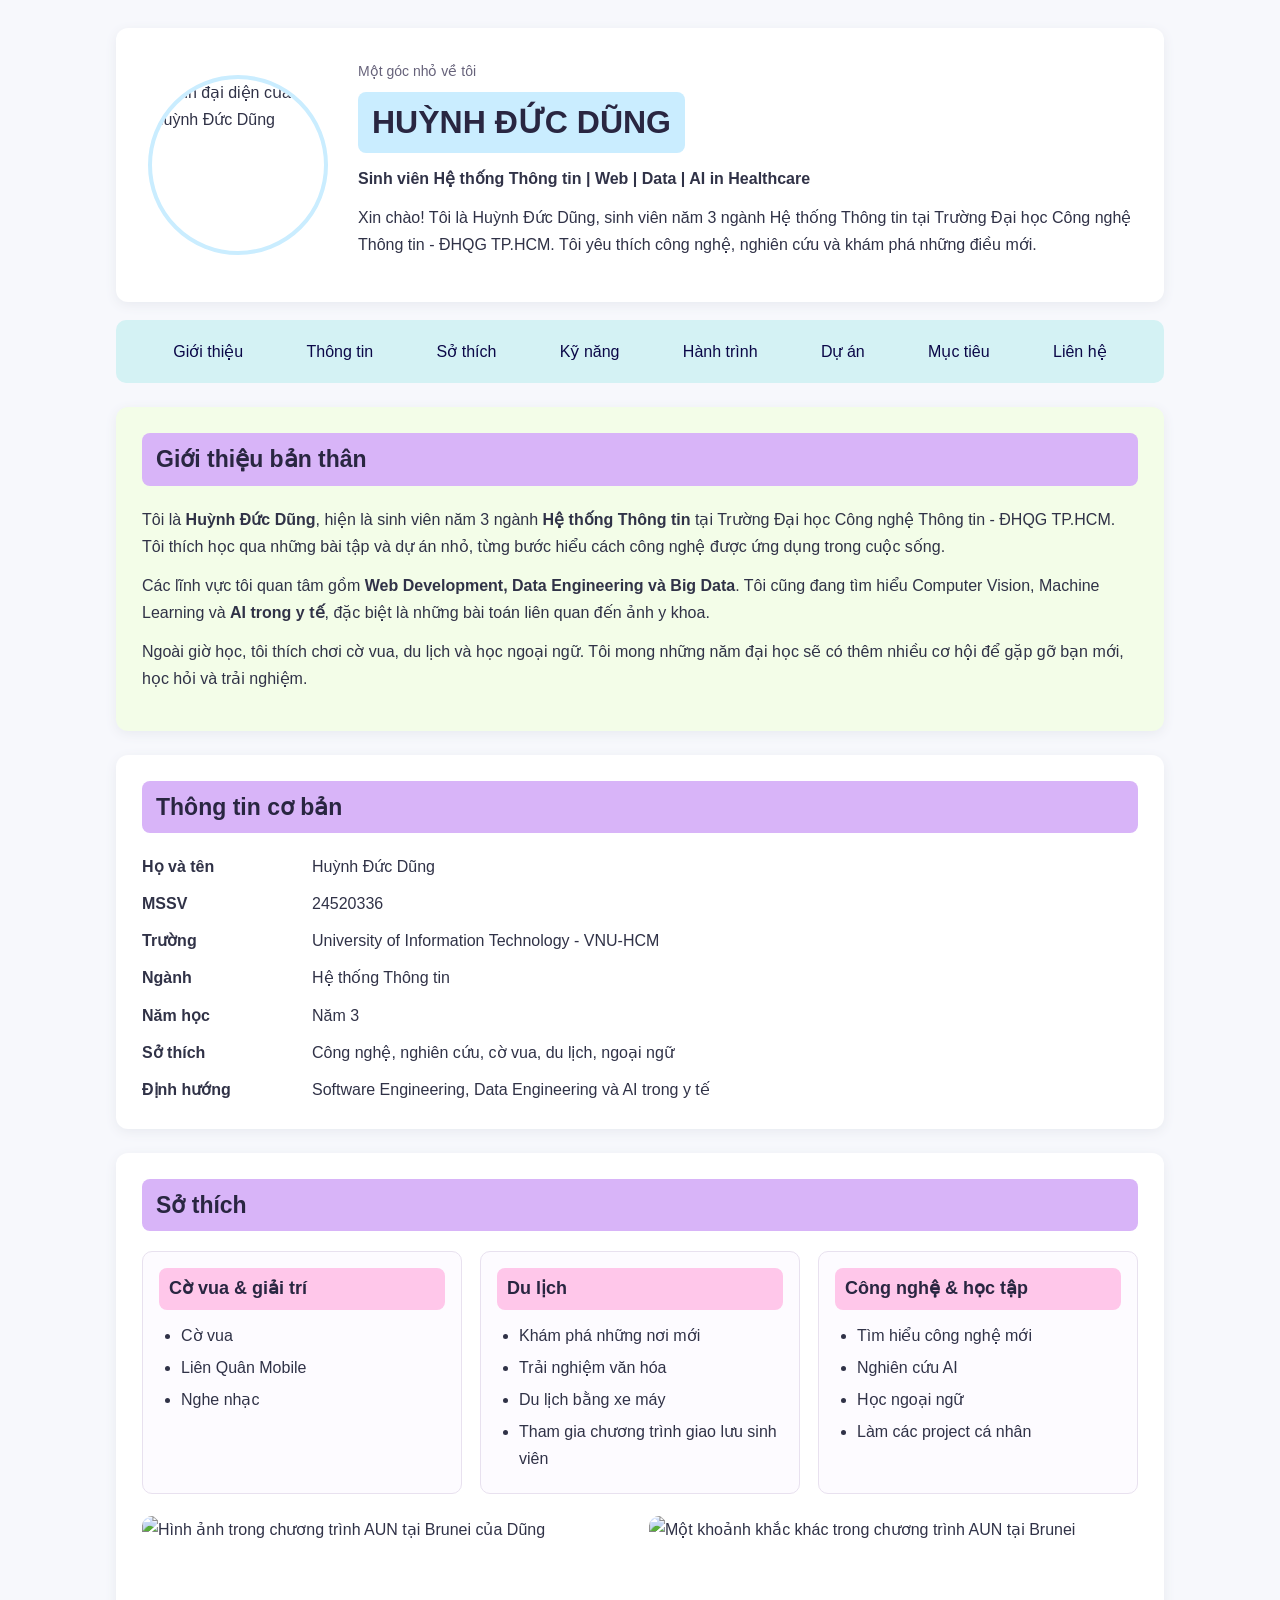
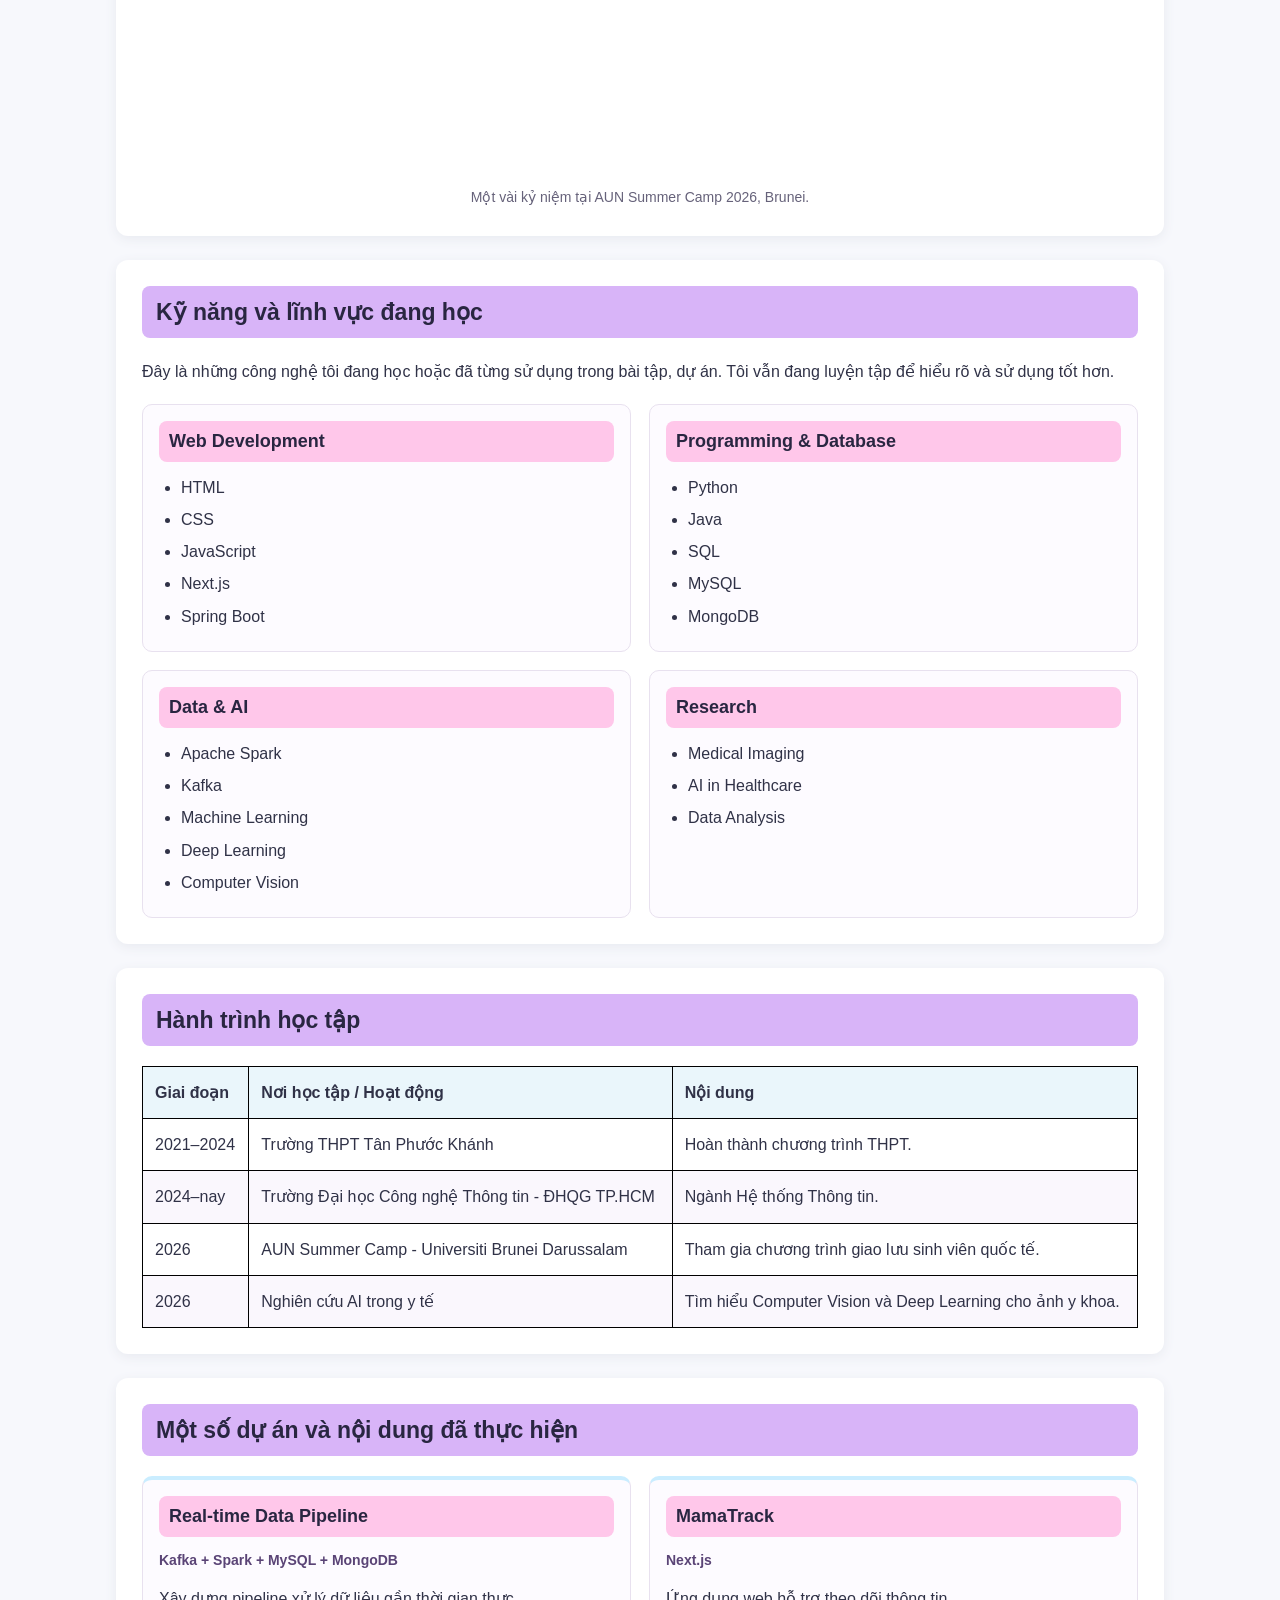
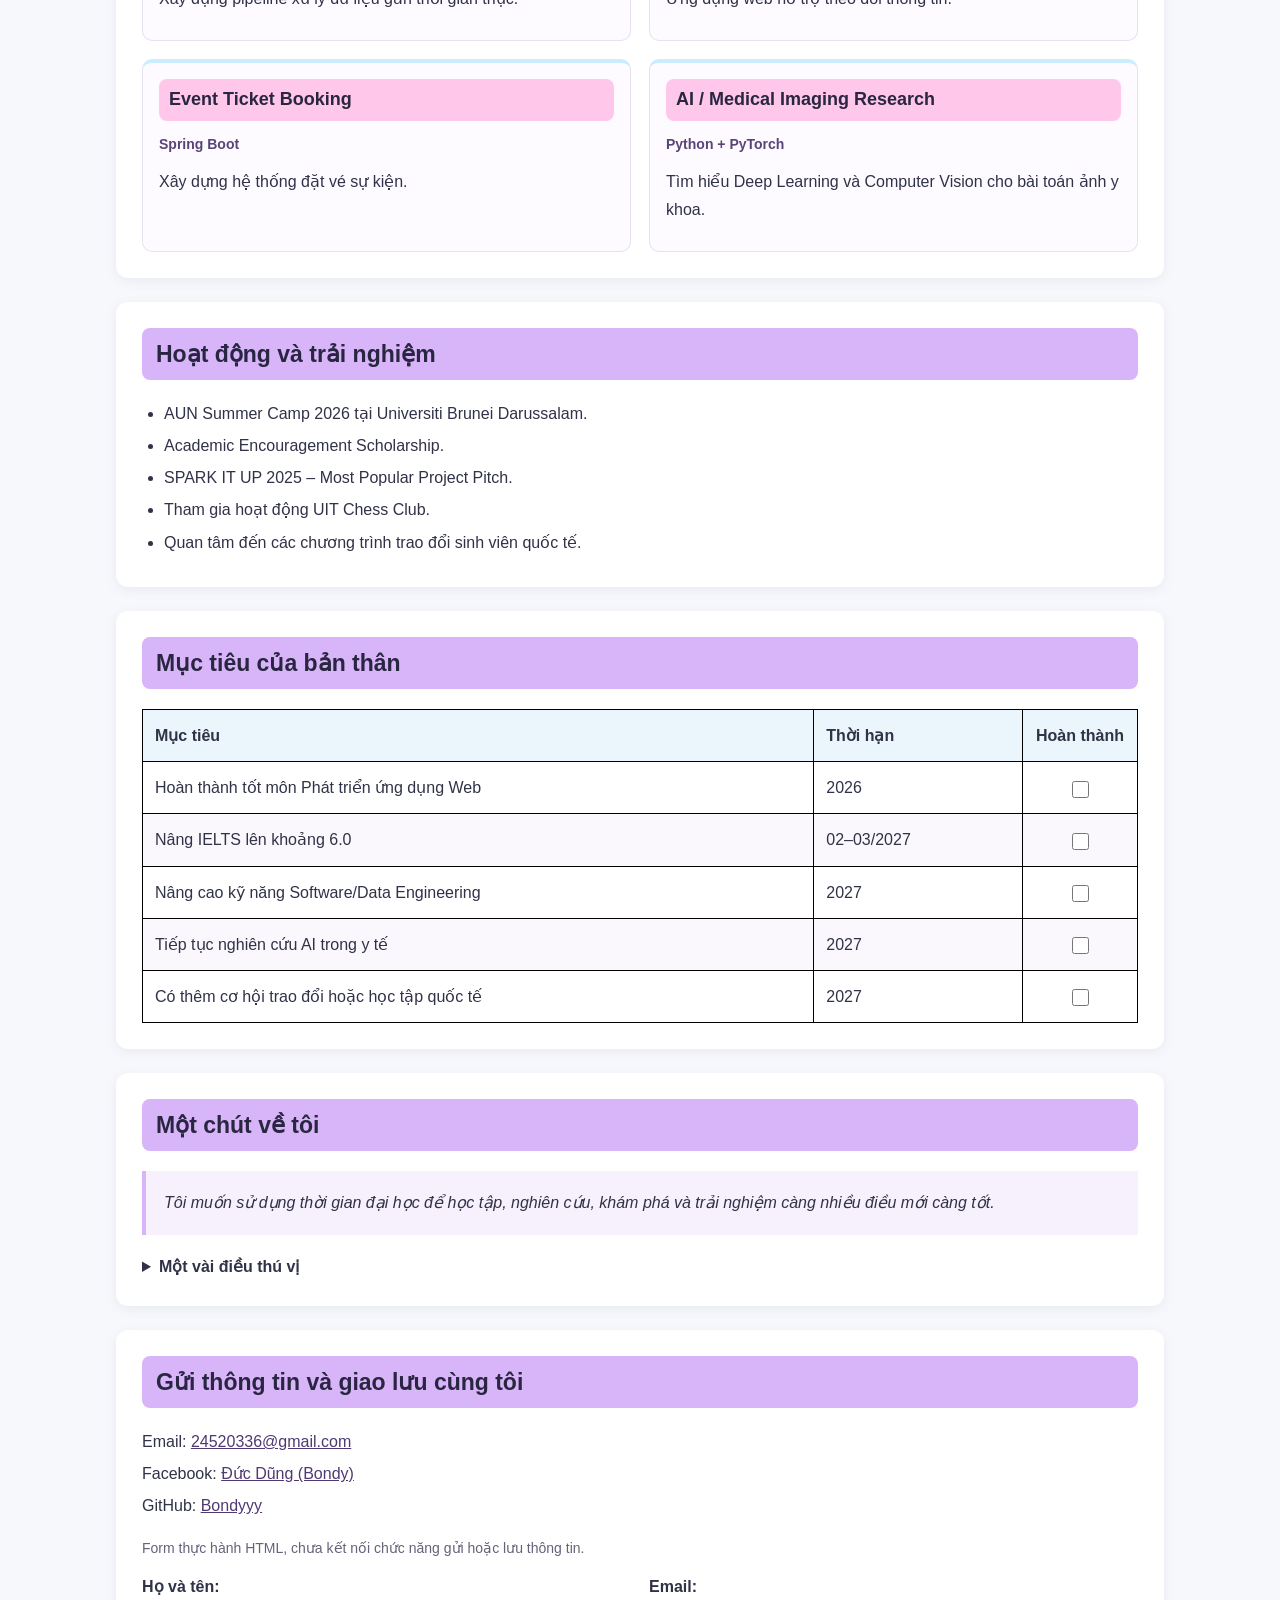
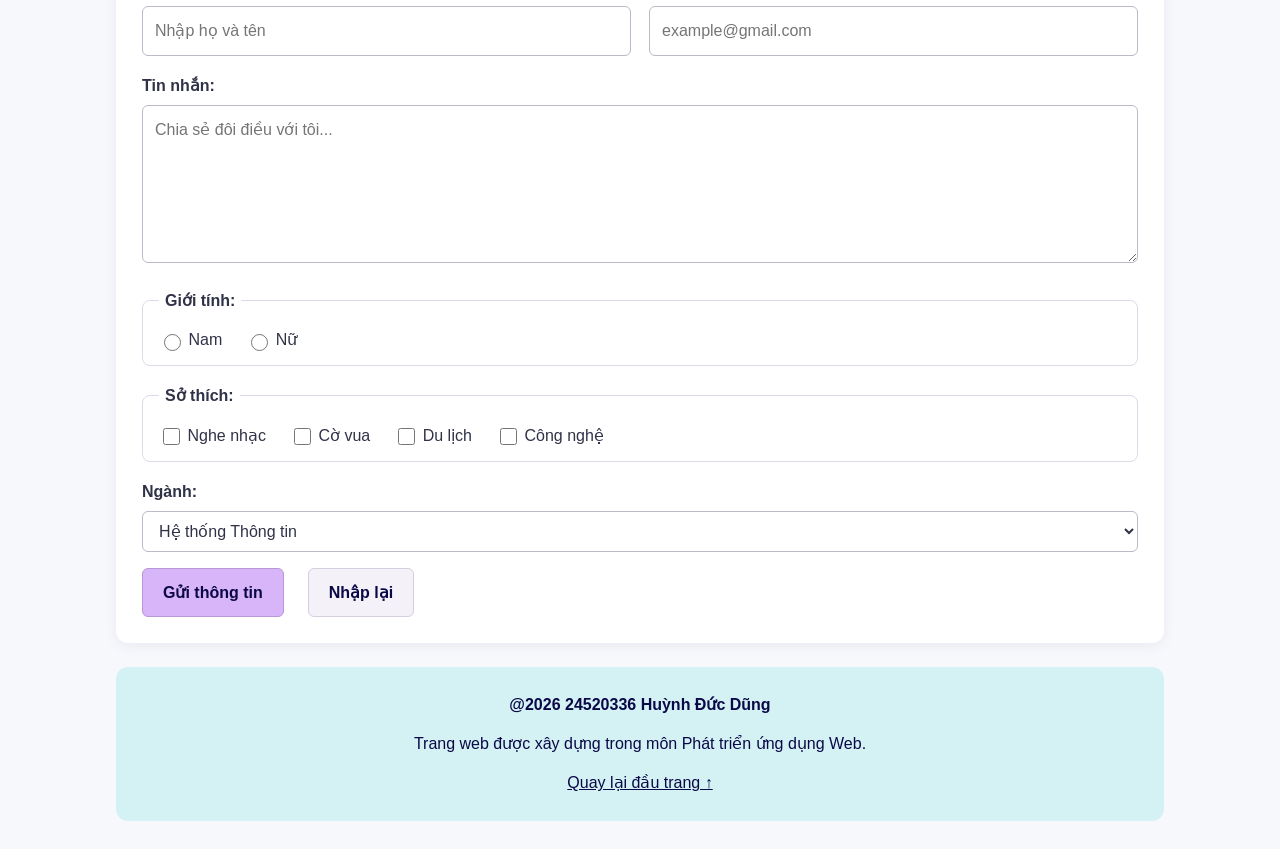
==== index.html @ 511688b2 "first commit" ====
<!DOCTYPE html>
<html lang="vi">
<head>
    <meta charset="UTF-8">
    <meta name="viewport" content="width=device-width, initial-scale=1.0">
    <meta name="description" content="Trang giới thiệu bản thân của Huỳnh Đức Dũng, sinh viên Hệ thống Thông tin tại UIT.">
    <title>Giới thiệu bản thân - Huỳnh Đức Dũng</title>
    <link rel="stylesheet" type="text/css" href="styles.css">
</head>
<body id="top">
    <div class="container">
        <header class="profile">
            <img class="profile-image" src="https://scontent-sin11-1.xx.fbcdn.net/v/t39.30808-6/494051448_2349419368762641_3461275407108934972_n.jpg?stp=dst-jpg_tt6&cstp=mx2048x2048&ctp=s2048x2048&_nc_cat=104&ccb=1-7&_nc_sid=a5f93a&_nc_eui2=AeGndR4wdaiaph6F-7nBdvwvn8fC1VnYUgqfx8LVWdhSCpFNkvd0BQZSgTVsL2-nJuQyNqcz0OFQ-hQCIjXYLzF1&_nc_ohc=uHslE9DconIQ7kNvwGN7cxH&_nc_oc=AdoW2a1fcuu7o3opOnERSFEAMn1DEKBPqmqAZ4HCOAaKDH7vRVHm617PJWMVIlsYSpQ&_nc_zt=23&_nc_ht=scontent-sin11-1.xx&_nc_gid=X2HEAabuiX-SYhZNeP3fjQ&_nc_ss=7b2a8&oh=00_AQIBe9NDWcEG89LWr5CqGbkm6mdN6dfAcUZn3nOtLa-DAA&oe=6AAD857C" alt="Ảnh đại diện của Huỳnh Đức Dũng" width="180" height="180">
            <div>
                <p class="eyebrow">Một góc nhỏ về tôi</p>
                <h1>HUỲNH ĐỨC DŨNG</h1>
                <p class="subtitle">Sinh viên Hệ thống Thông tin | Web | Data | AI in Healthcare</p>
                <p>Xin chào! Tôi là Huỳnh Đức Dũng, sinh viên năm 3 ngành Hệ thống Thông tin tại Trường Đại học Công nghệ Thông tin - ĐHQG TP.HCM. Tôi yêu thích công nghệ, nghiên cứu và khám phá những điều mới.</p>
            </div>
        </header>

        <nav aria-label="Điều hướng chính">
            <ul>
                <li><a href="#gioi-thieu">Giới thiệu</a></li>
                <li><a href="#thong-tin">Thông tin</a></li>
                <li><a href="#so-thich">Sở thích</a></li>
                <li><a href="#ky-nang">Kỹ năng</a></li>
                <li><a href="#hoc-tap">Hành trình</a></li>
                <li><a href="#du-an">Dự án</a></li>
                <li><a href="#muc-tieu">Mục tiêu</a></li>
                <li><a href="#lien-he">Liên hệ</a></li>
            </ul>
        </nav>

        <main>
            <section id="gioi-thieu">
                <h2>Giới thiệu bản thân</h2>
                <p>Tôi là <strong>Huỳnh Đức Dũng</strong>, hiện là sinh viên năm 3 ngành <strong>Hệ thống Thông tin</strong> tại Trường Đại học Công nghệ Thông tin - ĐHQG TP.HCM. Tôi thích học qua những bài tập và dự án nhỏ, từng bước hiểu cách công nghệ được ứng dụng trong cuộc sống.</p>
                <p>Các lĩnh vực tôi quan tâm gồm <strong>Web Development, Data Engineering và Big Data</strong>. Tôi cũng đang tìm hiểu Computer Vision, Machine Learning và <strong>AI trong y tế</strong>, đặc biệt là những bài toán liên quan đến ảnh y khoa.</p>
                <p>Ngoài giờ học, tôi thích chơi cờ vua, du lịch và học ngoại ngữ. Tôi mong những năm đại học sẽ có thêm nhiều cơ hội để gặp gỡ bạn mới, học hỏi và trải nghiệm.</p>
            </section>

            <section id="thong-tin" class="info-card">
                <h2>Thông tin cơ bản</h2>
                <dl>
                    <dt>Họ và tên</dt>
                    <dd>Huỳnh Đức Dũng</dd>
                    <dt>MSSV</dt>
                    <dd>24520336</dd>
                    <dt>Trường</dt>
                    <dd>University of Information Technology - VNU-HCM</dd>
                    <dt>Ngành</dt>
                    <dd>Hệ thống Thông tin</dd>
                    <dt>Năm học</dt>
                    <dd>Năm 3</dd>
                    <dt>Sở thích</dt>
                    <dd>Công nghệ, nghiên cứu, cờ vua, du lịch, ngoại ngữ</dd>
                    <dt>Định hướng</dt>
                    <dd>Software Engineering, Data Engineering và AI trong y tế</dd>
                </dl>
            </section>

            <section id="so-thich">
                <h2>Sở thích</h2>
                <div class="hobby-grid">
                    <article class="card">
                        <h3>Cờ vua &amp; giải trí</h3>
                        <ul>
                            <li>Cờ vua</li>
                            <li>Liên Quân Mobile</li>
                            <li>Nghe nhạc</li>
                        </ul>
                    </article>
                    <article class="card">
                        <h3>Du lịch</h3>
                        <ul>
                            <li>Khám phá những nơi mới</li>
                            <li>Trải nghiệm văn hóa</li>
                            <li>Du lịch bằng xe máy</li>
                            <li>Tham gia chương trình giao lưu sinh viên</li>
                        </ul>
                    </article>
                    <article class="card">
                        <h3>Công nghệ &amp; học tập</h3>
                        <ul>
                            <li>Tìm hiểu công nghệ mới</li>
                            <li>Nghiên cứu AI</li>
                            <li>Học ngoại ngữ</li>
                            <li>Làm các project cá nhân</li>
                        </ul>
                    </article>
                </div>
                <figure class="travel-gallery">
                    <div class="card-grid">
                        <img src="https://www.uit.edu.vn/media/IMG_0973_d769214808.jpg" alt="Hình ảnh trong chương trình AUN tại Brunei của Dũng" width="480" height="260" loading="lazy">
                        <img src="https://www.uit.edu.vn/media/IMG_0677_51996efbe2.jpg" alt="Một khoảnh khắc khác trong chương trình AUN tại Brunei" width="480" height="260" loading="lazy">
                    </div>
                    <figcaption>Một vài kỷ niệm tại AUN Summer Camp 2026, Brunei.</figcaption>
                </figure>
            </section>

            <section id="ky-nang">
                <h2>Kỹ năng và lĩnh vực đang học</h2>
                <p>Đây là những công nghệ tôi đang học hoặc đã từng sử dụng trong bài tập, dự án. Tôi vẫn đang luyện tập để hiểu rõ và sử dụng tốt hơn.</p>
                <div class="card-grid skill-grid">
                    <article class="card">
                        <h3>Web Development</h3>
                        <ul>
                            <li>HTML</li>
                            <li>CSS</li>
                            <li>JavaScript</li>
                            <li>Next.js</li>
                            <li>Spring Boot</li>
                        </ul>
                    </article>
                    <article class="card">
                        <h3>Programming &amp; Database</h3>
                        <ul>
                            <li>Python</li>
                            <li>Java</li>
                            <li>SQL</li>
                            <li>MySQL</li>
                            <li>MongoDB</li>
                        </ul>
                    </article>
                    <article class="card">
                        <h3>Data &amp; AI</h3>
                        <ul>
                            <li>Apache Spark</li>
                            <li>Kafka</li>
                            <li>Machine Learning</li>
                            <li>Deep Learning</li>
                            <li>Computer Vision</li>
                        </ul>
                    </article>
                    <article class="card">
                        <h3>Research</h3>
                        <ul>
                            <li>Medical Imaging</li>
                            <li>AI in Healthcare</li>
                            <li>Data Analysis</li>
                        </ul>
                    </article>
                </div>
            </section>

            <section id="hoc-tap">
                <h2>Hành trình học tập</h2>
                <div class="table-scroll" role="region" aria-label="Bảng hành trình học tập" tabindex="0">
                    <table>
                        <thead>
                            <tr>
                                <th scope="col">Giai đoạn</th>
                                <th scope="col">Nơi học tập / Hoạt động</th>
                                <th scope="col">Nội dung</th>
                            </tr>
                        </thead>
                        <tbody>
                            <tr>
                                <td>2021–2024</td>
                                <td>Trường THPT Tân Phước Khánh</td>
                                <td>Hoàn thành chương trình THPT.</td>
                            </tr>
                            <tr>
                                <td>2024–nay</td>
                                <td>Trường Đại học Công nghệ Thông tin - ĐHQG TP.HCM</td>
                                <td>Ngành Hệ thống Thông tin.</td>
                            </tr>
                            <tr>
                                <td>2026</td>
                                <td>AUN Summer Camp - Universiti Brunei Darussalam</td>
                                <td>Tham gia chương trình giao lưu sinh viên quốc tế.</td>
                            </tr>
                            <tr>
                                <td>2026</td>
                                <td>Nghiên cứu AI trong y tế</td>
                                <td>Tìm hiểu Computer Vision và Deep Learning cho ảnh y khoa.</td>
                            </tr>
                        </tbody>
                    </table>
                </div>
            </section>

            <section id="du-an">
                <h2>Một số dự án và nội dung đã thực hiện</h2>
                <div class="card-grid">
                    <article class="card project-card">
                        <h3>Real-time Data Pipeline</h3>
                        <p class="project-tech">Kafka + Spark + MySQL + MongoDB</p>
                        <p>Xây dựng pipeline xử lý dữ liệu gần thời gian thực.</p>
                    </article>
                    <article class="card project-card">
                        <h3>MamaTrack</h3>
                        <p class="project-tech">Next.js</p>
                        <p>Ứng dụng web hỗ trợ theo dõi thông tin.</p>
                    </article>
                    <article class="card project-card">
                        <h3>Event Ticket Booking</h3>
                        <p class="project-tech">Spring Boot</p>
                        <p>Xây dựng hệ thống đặt vé sự kiện.</p>
                    </article>
                    <article class="card project-card">
                        <h3>AI / Medical Imaging Research</h3>
                        <p class="project-tech">Python + PyTorch</p>
                        <p>Tìm hiểu Deep Learning và Computer Vision cho bài toán ảnh y khoa.</p>
                    </article>
                </div>
            </section>

            <section id="hoat-dong">
                <h2>Hoạt động và trải nghiệm</h2>
                <ul>
                    <li>AUN Summer Camp 2026 tại Universiti Brunei Darussalam.</li>
                    <li>Academic Encouragement Scholarship.</li>
                    <li>SPARK IT UP 2025 – Most Popular Project Pitch.</li>
                    <li>Tham gia hoạt động UIT Chess Club.</li>
                    <li>Quan tâm đến các chương trình trao đổi sinh viên quốc tế.</li>
                </ul>
            </section>

            <section id="muc-tieu">
                <h2>Mục tiêu của bản thân</h2>
                <div class="table-scroll" role="region" aria-label="Bảng mục tiêu của bản thân" tabindex="0">
                    <table class="goal-table">
                        <thead>
                            <tr>
                                <th scope="col">Mục tiêu</th>
                                <th scope="col">Thời hạn</th>
                                <th scope="col">Hoàn thành</th>
                            </tr>
                        </thead>
                        <tbody>
                            <tr>
                                <td><label for="goal-web">Hoàn thành tốt môn Phát triển ứng dụng Web</label></td>
                                <td>2026</td>
                                <td><input type="checkbox" id="goal-web" name="goal-web"></td>
                            </tr>
                            <tr>
                                <td><label for="goal-ielts">Nâng IELTS lên khoảng 6.0</label></td>
                                <td>02–03/2027</td>
                                <td><input type="checkbox" id="goal-ielts" name="goal-ielts"></td>
                            </tr>
                            <tr>
                                <td><label for="goal-engineering">Nâng cao kỹ năng Software/Data Engineering</label></td>
                                <td>2027</td>
                                <td><input type="checkbox" id="goal-engineering" name="goal-engineering"></td>
                            </tr>
                            <tr>
                                <td><label for="goal-ai">Tiếp tục nghiên cứu AI trong y tế</label></td>
                                <td>2027</td>
                                <td><input type="checkbox" id="goal-ai" name="goal-ai"></td>
                            </tr>
                            <tr>
                                <td><label for="goal-exchange">Có thêm cơ hội trao đổi hoặc học tập quốc tế</label></td>
                                <td>2027</td>
                                <td><input type="checkbox" id="goal-exchange" name="goal-exchange"></td>
                            </tr>
                        </tbody>
                    </table>
                </div>
            </section>

            <aside>
                <h2>Một chút về tôi</h2>
                <blockquote>Tôi muốn sử dụng thời gian đại học để học tập, nghiên cứu, khám phá và trải nghiệm càng nhiều điều mới càng tốt.</blockquote>
                <details>
                    <summary>Một vài điều thú vị</summary>
                    <ul>
                        <li>Tôi thích đi du lịch bằng xe máy.</li>
                        <li>Tôi thích tìm hiểu công nghệ mới.</li>
                        <li>Tôi đang học thêm ngoại ngữ.</li>
                        <li>Tôi quan tâm đến nghiên cứu ứng dụng Deep Learning trong lĩnh vực y tế.</li>
                    </ul>
                </details>
            </aside>

            <section id="lien-he">
                <h2>Gửi thông tin và giao lưu cùng tôi</h2>
                <address>
                    <ul class="contact-links">
                        <li>Email: <a href="mailto:24520336@gmail.com">24520336@gmail.com</a></li>
                        <li>Facebook: <a href="https://www.facebook.com/ucdung.20086" target="_blank" rel="noopener noreferrer">Đức Dũng (Bondy)</a></li>
                        <li>GitHub: <a href="https://github.com/Bondyyy" target="_blank" rel="noopener noreferrer">Bondyyy</a></li>
                    </ul>
                </address>
                <p class="form-note">Form thực hành HTML, chưa kết nối chức năng gửi hoặc lưu thông tin.</p>
                <form class="contact-form" action="#lien-he" method="get">
                    <div class="card-grid">
                        <div class="form-group">
                            <label for="name">Họ và tên:</label>
                            <input type="text" id="name" name="name" placeholder="Nhập họ và tên" autocomplete="name" required>
                        </div>
                        <div class="form-group">
                            <label for="email">Email:</label>
                            <input type="email" id="email" name="email" placeholder="example@gmail.com" autocomplete="email" required>
                        </div>
                    </div>
                    <div class="form-group">
                        <label for="message">Tin nhắn:</label>
                        <textarea id="message" name="message" rows="5" placeholder="Chia sẻ đôi điều với tôi..."></textarea>
                    </div>
                    <fieldset>
                        <legend>Giới tính:</legend>
                        <div class="form-options">
                            <label for="male"><input type="radio" id="male" name="gender" value="nam"> Nam</label>
                            <label for="female"><input type="radio" id="female" name="gender" value="nu"> Nữ</label>
                        </div>
                    </fieldset>
                    <fieldset>
                        <legend>Sở thích:</legend>
                        <div class="form-options">
                            <label for="music"><input type="checkbox" id="music" name="hobbies" value="nghe-nhac"> Nghe nhạc</label>
                            <label for="chess"><input type="checkbox" id="chess" name="hobbies" value="co-vua"> Cờ vua</label>
                            <label for="travel"><input type="checkbox" id="travel" name="hobbies" value="du-lich"> Du lịch</label>
                            <label for="technology"><input type="checkbox" id="technology" name="hobbies" value="cong-nghe"> Công nghệ</label>
                        </div>
                    </fieldset>
                    <div class="form-group">
                        <label for="major">Ngành:</label>
                        <select id="major" name="major">
                            <option value="he-thong-thong-tin">Hệ thống Thông tin</option>
                            <option value="khoa-hoc-may-tinh">Khoa học Máy tính</option>
                            <option value="ky-thuat-phan-mem">Kỹ thuật Phần mềm</option>
                            <option value="mang-may-tinh">Mạng máy tính</option>
                            <option value="khac">Khác</option>
                        </select>
                    </div>
                    <div class="form-actions">
                        <button type="submit">Gửi thông tin</button>
                        <button type="reset">Nhập lại</button>
                    </div>
                </form>
            </section>
        </main>

        <footer>
            <p><strong>@2026 24520336 Huỳnh Đức Dũng</strong></p>
            <p>Trang web được xây dựng trong môn Phát triển ứng dụng Web.</p>
            <a href="#top">Quay lại đầu trang ↑</a>
        </footer>
    </div>
</body>
</html>
---- styles.css ----
/* Reset: tính cả padding và border vào kích thước phần tử. */
* {
    box-sizing: border-box;
}

body, h1, h2, h3, p, ul, dl, dd, figure, blockquote {
    margin: 0;
}

/* General */
body {
    background-color: #f7f8fc;
    color: #303247;
    font-family: Arial, sans-serif;
    font-size: 16px;
    line-height: 1.7;
}

.container {
    max-width: 1080px;
    margin: 0 auto;
    padding: 28px 16px;
}

p {
    margin-bottom: 12px;
}

ul {
    padding-left: 22px;
}

li {
    margin-bottom: 5px;
}

a {
    color: #4e3973;
    overflow-wrap: anywhere;
}

a:hover {
    color: #0b0848;
}

img {
    max-width: 100%;
    display: block;
}

h1, h2, h3 {
    color: #292641;
    line-height: 1.4;
    border-radius: 8px;
}

h1 {
    display: inline-block;
    background-color: #CAEDFF;
    padding: 8px 14px;
    font-size: 32px;
}

h2 {
    background-color: #D8B4F8;
    padding: 10px 14px;
    margin-bottom: 20px;
    font-size: 23px;
}

h3 {
    background-color: #FFC7EA;
    padding: 8px 10px;
    margin-bottom: 12px;
    font-size: 18px;
}

/* Header */
header {
    background-color: #ffffff;
    border-radius: 12px;
    padding: 32px;
    margin-bottom: 18px;
    box-shadow: 0 3px 12px #e8eaf0;
}

.eyebrow {
    color: #66627a;
    font-size: 14px;
    margin-bottom: 8px;
}

.subtitle {
    font-weight: bold;
    margin-top: 12px;
}

/* Navigation: flex-wrap cho phép menu xuống dòng khi thiếu chỗ. */
nav {
    background-color: #d4f2f4;
    color: #0b0848;
    padding: 10px;
    margin-bottom: 24px;
    border-radius: 10px;
}

nav ul {
    display: flex;
    flex-wrap: wrap;
    justify-content: space-evenly;
    gap: 4px;
    padding: 0;
    list-style: none;
}

nav li {
    margin: 0;
}

nav a {
    display: block;
    padding: 8px 12px;
    border-radius: 6px;
    color: #0b0848;
    text-decoration: none;
}

nav a:hover {
    background-color: #eafafb;
}

/* Sections */
section, aside {
    background-color: #ffffff;
    border-radius: 12px;
    padding: 26px;
    margin-bottom: 24px;
    box-shadow: 0 3px 12px #e8eaf0;
}

#gioi-thieu {
    background-color: #F3FDE8;
}

.card-grid {
    display: grid;
    grid-template-columns: 1fr 1fr;
    gap: 18px;
}

.hobby-grid {
    display: grid;
    grid-template-columns: 1fr 1fr 1fr;
    gap: 18px;
}

.card {
    background-color: #fdfbff;
    border: 1px solid #e8e1ef;
    border-radius: 10px;
    padding: 16px;
}

.travel-gallery {
    margin-top: 22px;
}

.travel-gallery img {
    width: 100%;
    height: 260px;
    object-fit: cover;
    border-radius: 10px;
}

figcaption {
    margin-top: 10px;
    color: #66627a;
    font-size: 14px;
    text-align: center;
}

blockquote {
    background-color: #f7f0fd;
    border-left: 4px solid #D8B4F8;
    padding: 18px;
    margin-bottom: 18px;
    font-style: italic;
}

summary {
    font-weight: bold;
    cursor: pointer;
}

details ul {
    margin-top: 12px;
}

/* Profile */
.profile {
    display: flex;
    align-items: center;
    gap: 30px;
}

.profile-image {
    width: 180px;
    height: 180px;
    flex-shrink: 0;
    object-fit: cover;
    border: 4px solid #CAEDFF;
    border-radius: 50%;
}

.info-card dl {
    display: grid;
    grid-template-columns: 150px 1fr;
    gap: 10px 20px;
}

dt {
    font-weight: bold;
}

/* Skills */
.skill-grid {
    margin-top: 18px;
}

/* Projects */
.project-card {
    border-top: 4px solid #CAEDFF;
}

.project-tech {
    color: #5a4476;
    font-size: 14px;
    font-weight: bold;
}

/* Tables: vùng bao cho phép cuộn ngang trên màn hình nhỏ. */
.table-scroll {
    overflow-x: auto;
}

table {
    width: 100%;
    min-width: 580px;
    border-collapse: collapse;
}

th, td {
    border: 1px solid black;
    padding: 12px;
    text-align: left;
    vertical-align: top;
}

th {
    background-color: #eaf6fb;
}

tbody tr:nth-child(even) {
    background-color: #faf7fd;
}

.goal-table th:last-child, .goal-table td:last-child {
    text-align: center;
    width: 115px;
}

input[type="checkbox"], input[type="radio"] {
    width: 17px;
    height: 17px;
    vertical-align: middle;
    cursor: pointer;
}

/* Form */
address {
    font-style: normal;
}

.contact-links {
    padding: 0;
    margin-bottom: 18px;
    list-style: none;
}

.form-note {
    color: #66627a;
    font-size: 14px;
}

.form-group {
    margin-bottom: 16px;
}

.form-group label {
    display: block;
    margin-bottom: 6px;
    font-weight: bold;
}

.contact-form input[type="text"],
.contact-form input[type="email"],
.contact-form textarea,
.contact-form select {
    width: 100%;
    padding: 10px 12px;
    border: 1px solid #bcb9c8;
    border-radius: 6px;
    background-color: #ffffff;
    color: #303247;
    font: inherit;
}

.contact-form textarea {
    resize: vertical;
}

.contact-form input:focus,
.contact-form textarea:focus,
.contact-form select:focus {
    border-color: #9470b3;
    outline: 2px solid #e7d6f5;
    outline-offset: 2px;
}

fieldset {
    min-width: 0;
    border: 1px solid #ded9e7;
    border-radius: 8px;
    padding: 12px 16px;
    margin: 0 0 16px;
}

legend {
    padding: 0 6px;
    font-weight: bold;
}

.form-options, .form-actions {
    display: flex;
    flex-wrap: wrap;
    gap: 12px 24px;
}

.form-options label {
    cursor: pointer;
}

button {
    background-color: #D8B4F8;
    color: #0b0848;
    border: 1px solid #b797d4;
    border-radius: 6px;
    padding: 10px 20px;
    font: inherit;
    font-weight: bold;
    cursor: pointer;
}

button[type="reset"] {
    background-color: #f4f1f8;
    border-color: #d6cede;
}

button:hover {
    background-color: #e7d5f8;
}

/* Footer */
footer {
    background-color: #d4f2f4;
    color: #0b0848;
    padding: 24px;
    border-radius: 12px;
    text-align: center;
}

footer a {
    color: #0b0848;
}

/* Responsive: chuyển các cột thành một cột trên điện thoại. */
@media (max-width: 768px) {
    .container {
        padding: 16px 12px;
    }

    header, section, aside {
        padding: 20px 16px;
    }

    .profile {
        flex-direction: column;
        text-align: center;
        gap: 18px;
    }

    h1 {
        font-size: 26px;
    }

    h2 {
        font-size: 21px;
    }

    .card-grid, .hobby-grid {
        grid-template-columns: 1fr;
    }

    .info-card dl {
        grid-template-columns: 1fr;
        gap: 4px;
    }

    .info-card dd {
        margin-bottom: 12px;
    }
}
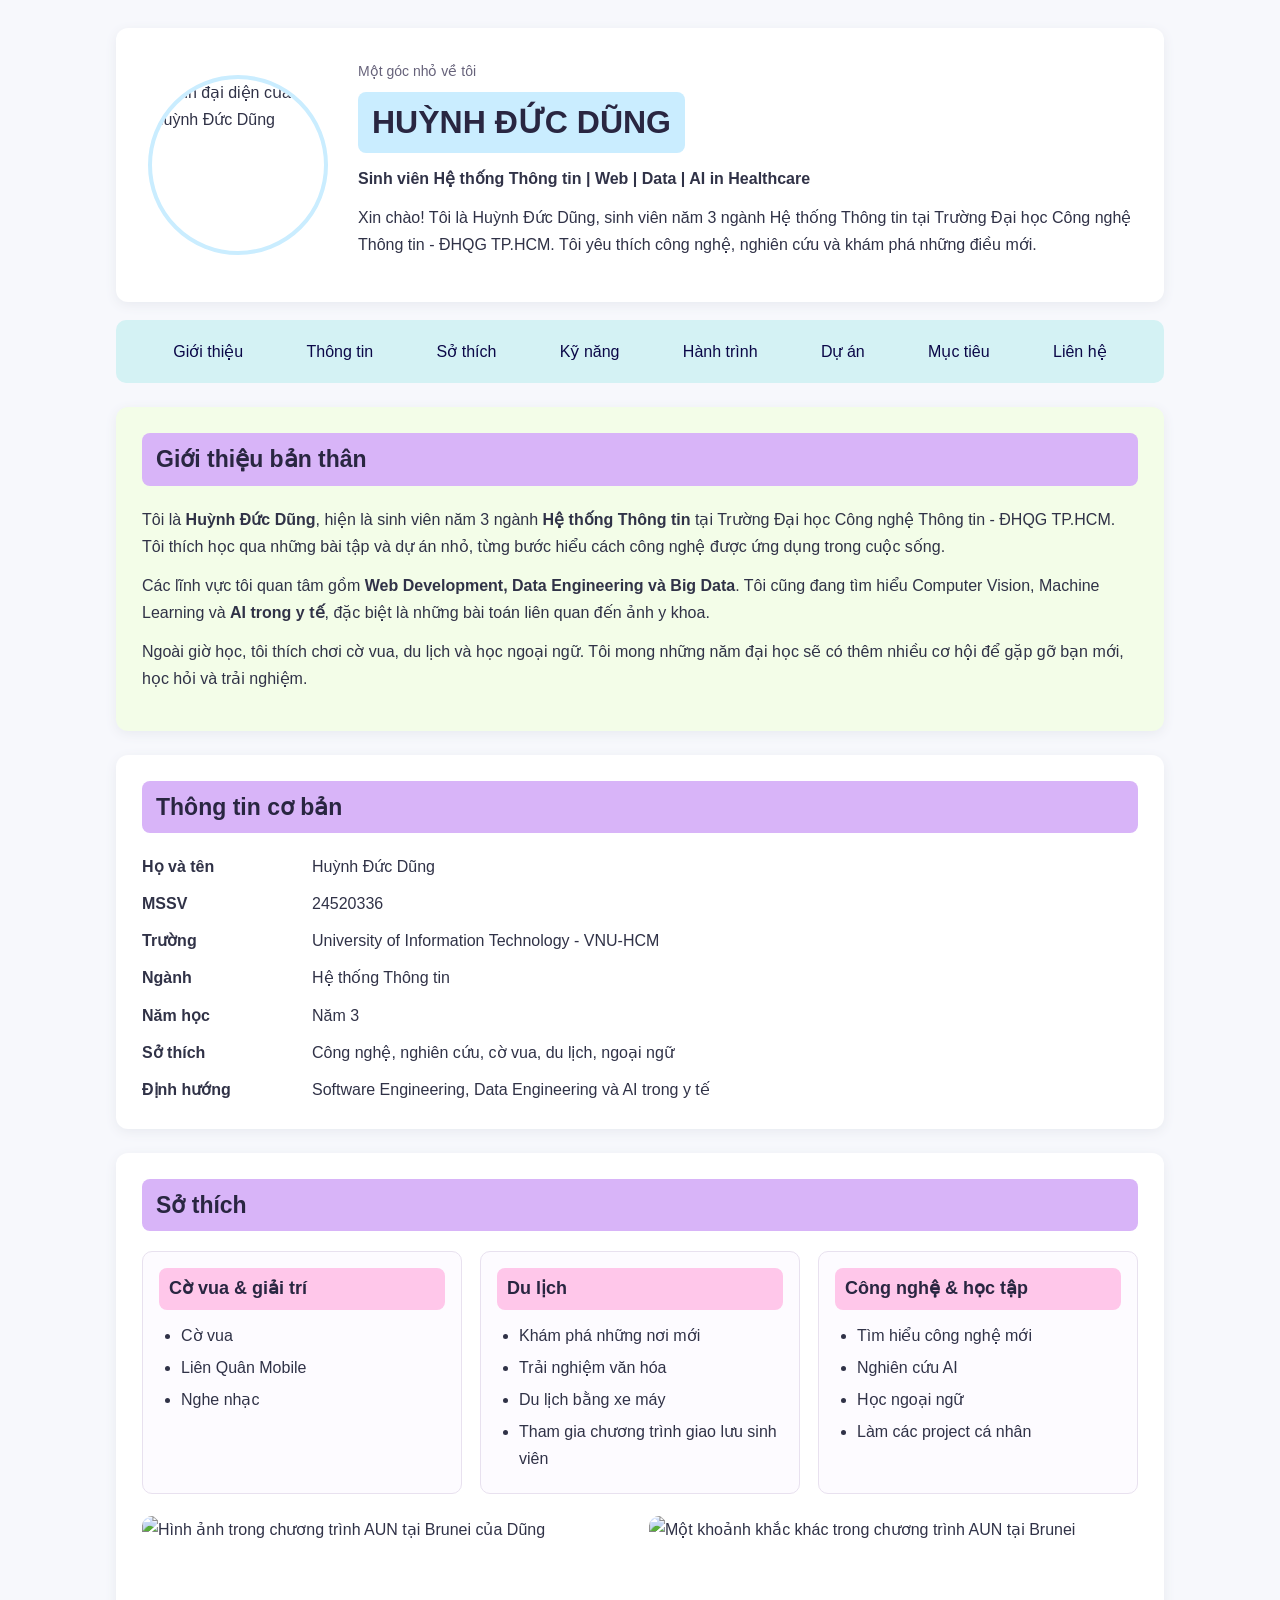
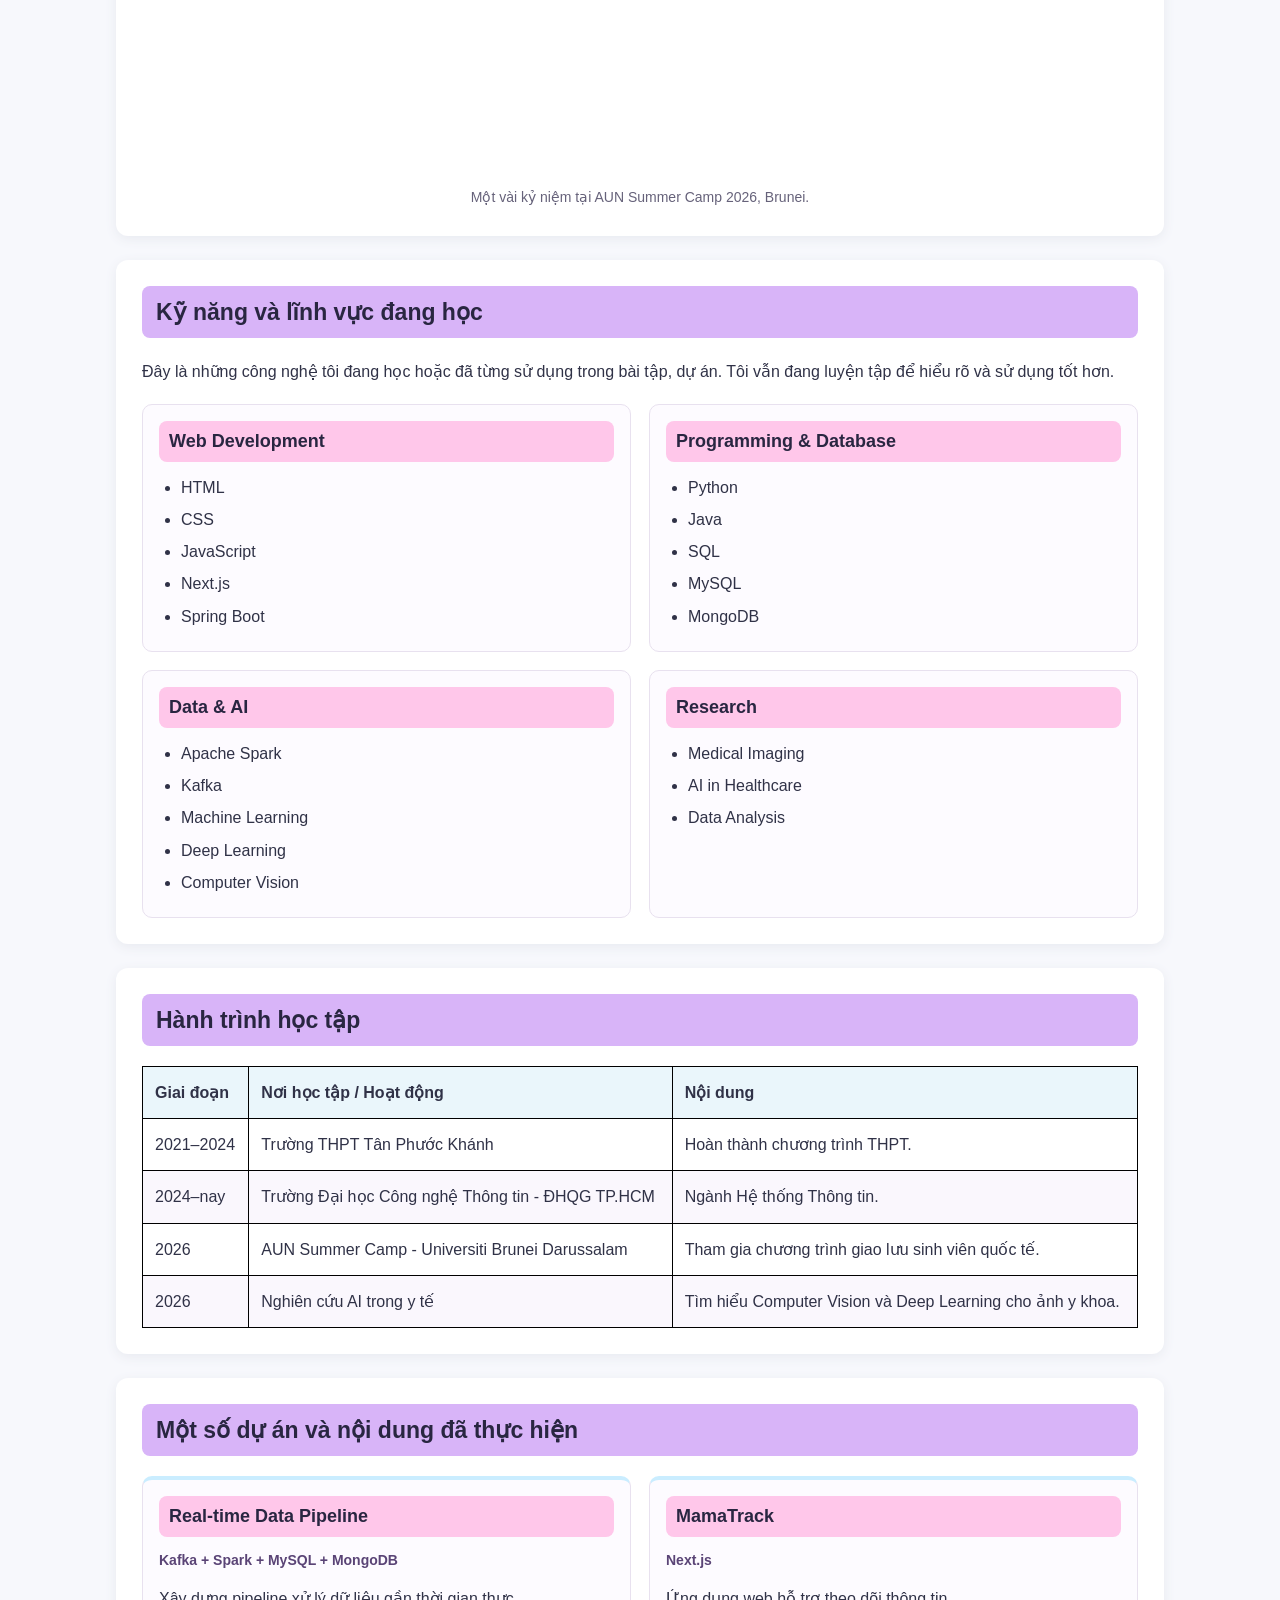
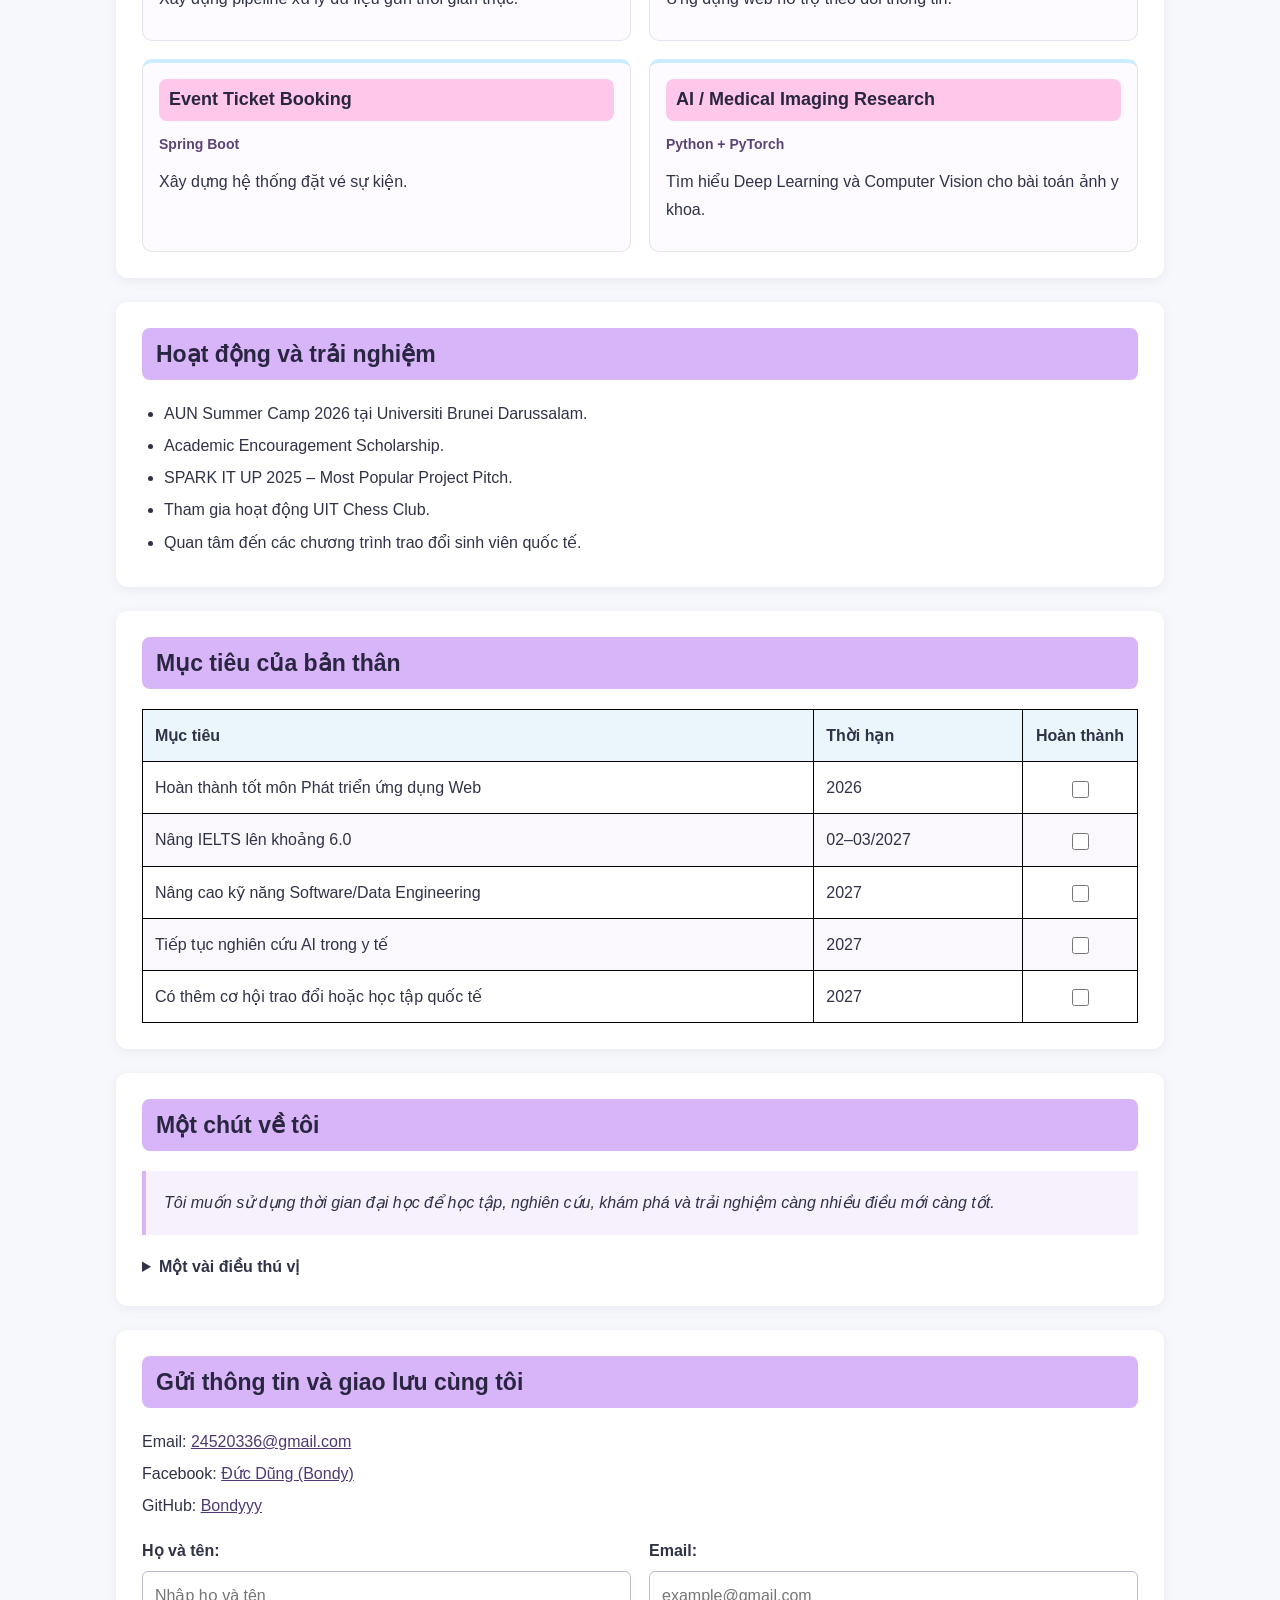
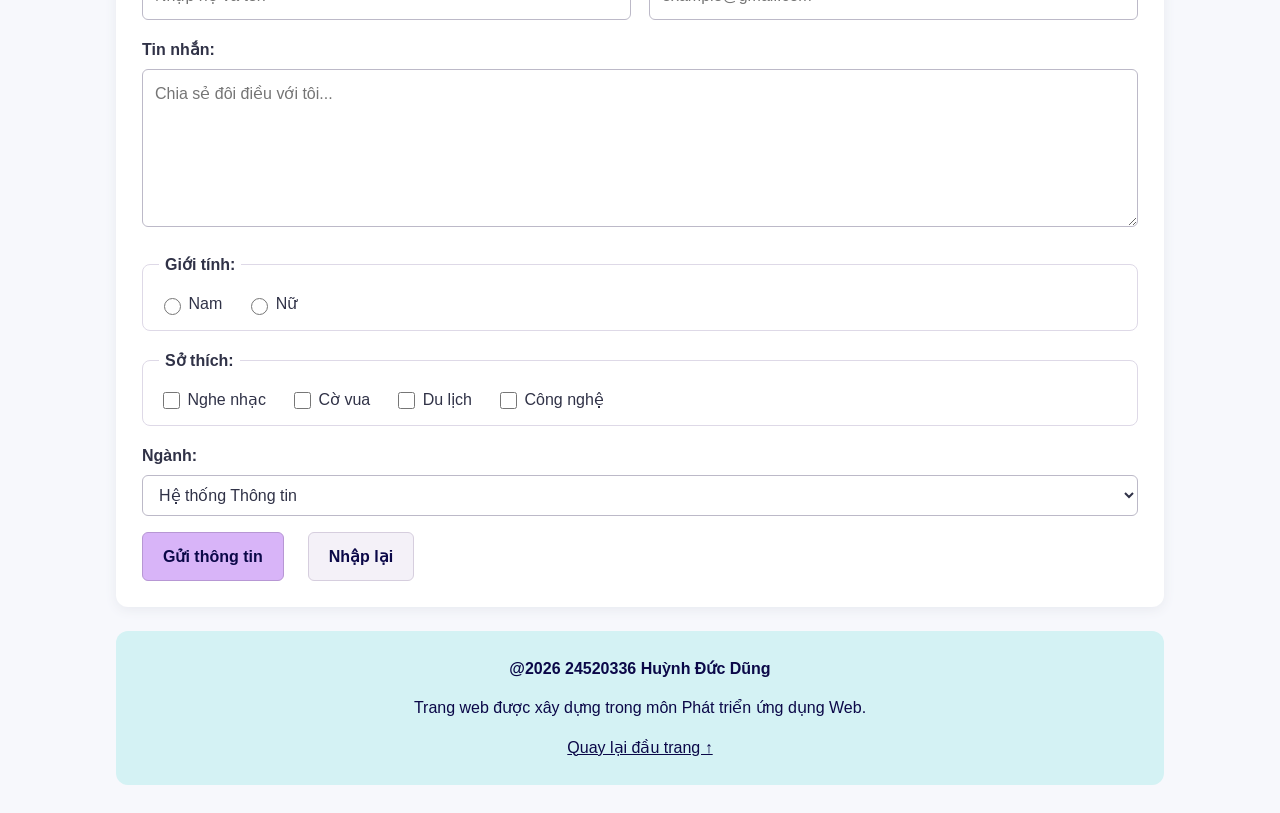
==== commit 774c960d: "Sửa nội dung" ====
--- a/index.html
+++ b/index.html
@@ -10,7 +10,7 @@
 <body id="top">
     <div class="container">
         <header class="profile">
-            <img class="profile-image" src="https://scontent-sin11-1.xx.fbcdn.net/v/t39.30808-6/494051448_2349419368762641_3461275407108934972_n.jpg?stp=dst-jpg_tt6&cstp=mx2048x2048&ctp=s2048x2048&_nc_cat=104&ccb=1-7&_nc_sid=a5f93a&_nc_eui2=AeGndR4wdaiaph6F-7nBdvwvn8fC1VnYUgqfx8LVWdhSCpFNkvd0BQZSgTVsL2-nJuQyNqcz0OFQ-hQCIjXYLzF1&_nc_ohc=uHslE9DconIQ7kNvwGN7cxH&_nc_oc=AdoW2a1fcuu7o3opOnERSFEAMn1DEKBPqmqAZ4HCOAaKDH7vRVHm617PJWMVIlsYSpQ&_nc_zt=23&_nc_ht=scontent-sin11-1.xx&_nc_gid=X2HEAabuiX-SYhZNeP3fjQ&_nc_ss=7b2a8&oh=00_AQIBe9NDWcEG89LWr5CqGbkm6mdN6dfAcUZn3nOtLa-DAA&oe=6AAD857C" alt="Ảnh đại diện của Huỳnh Đức Dũng" width="180" height="180">
+            <img class="profile-image" src="https://www.uit.edu.vn/media/IMG_1231_26de5d7fec.jpg" alt="Ảnh đại diện của Huỳnh Đức Dũng" width="180" height="180">
             <div>
                 <p class="eyebrow">Một góc nhỏ về tôi</p>
                 <h1>HUỲNH ĐỨC DŨNG</h1>
@@ -283,7 +283,6 @@
                         <li>GitHub: <a href="https://github.com/Bondyyy" target="_blank" rel="noopener noreferrer">Bondyyy</a></li>
                     </ul>
                 </address>
-                <p class="form-note">Form thực hành HTML, chưa kết nối chức năng gửi hoặc lưu thông tin.</p>
                 <form class="contact-form" action="#lien-he" method="get">
                     <div class="card-grid">
                         <div class="form-group">
